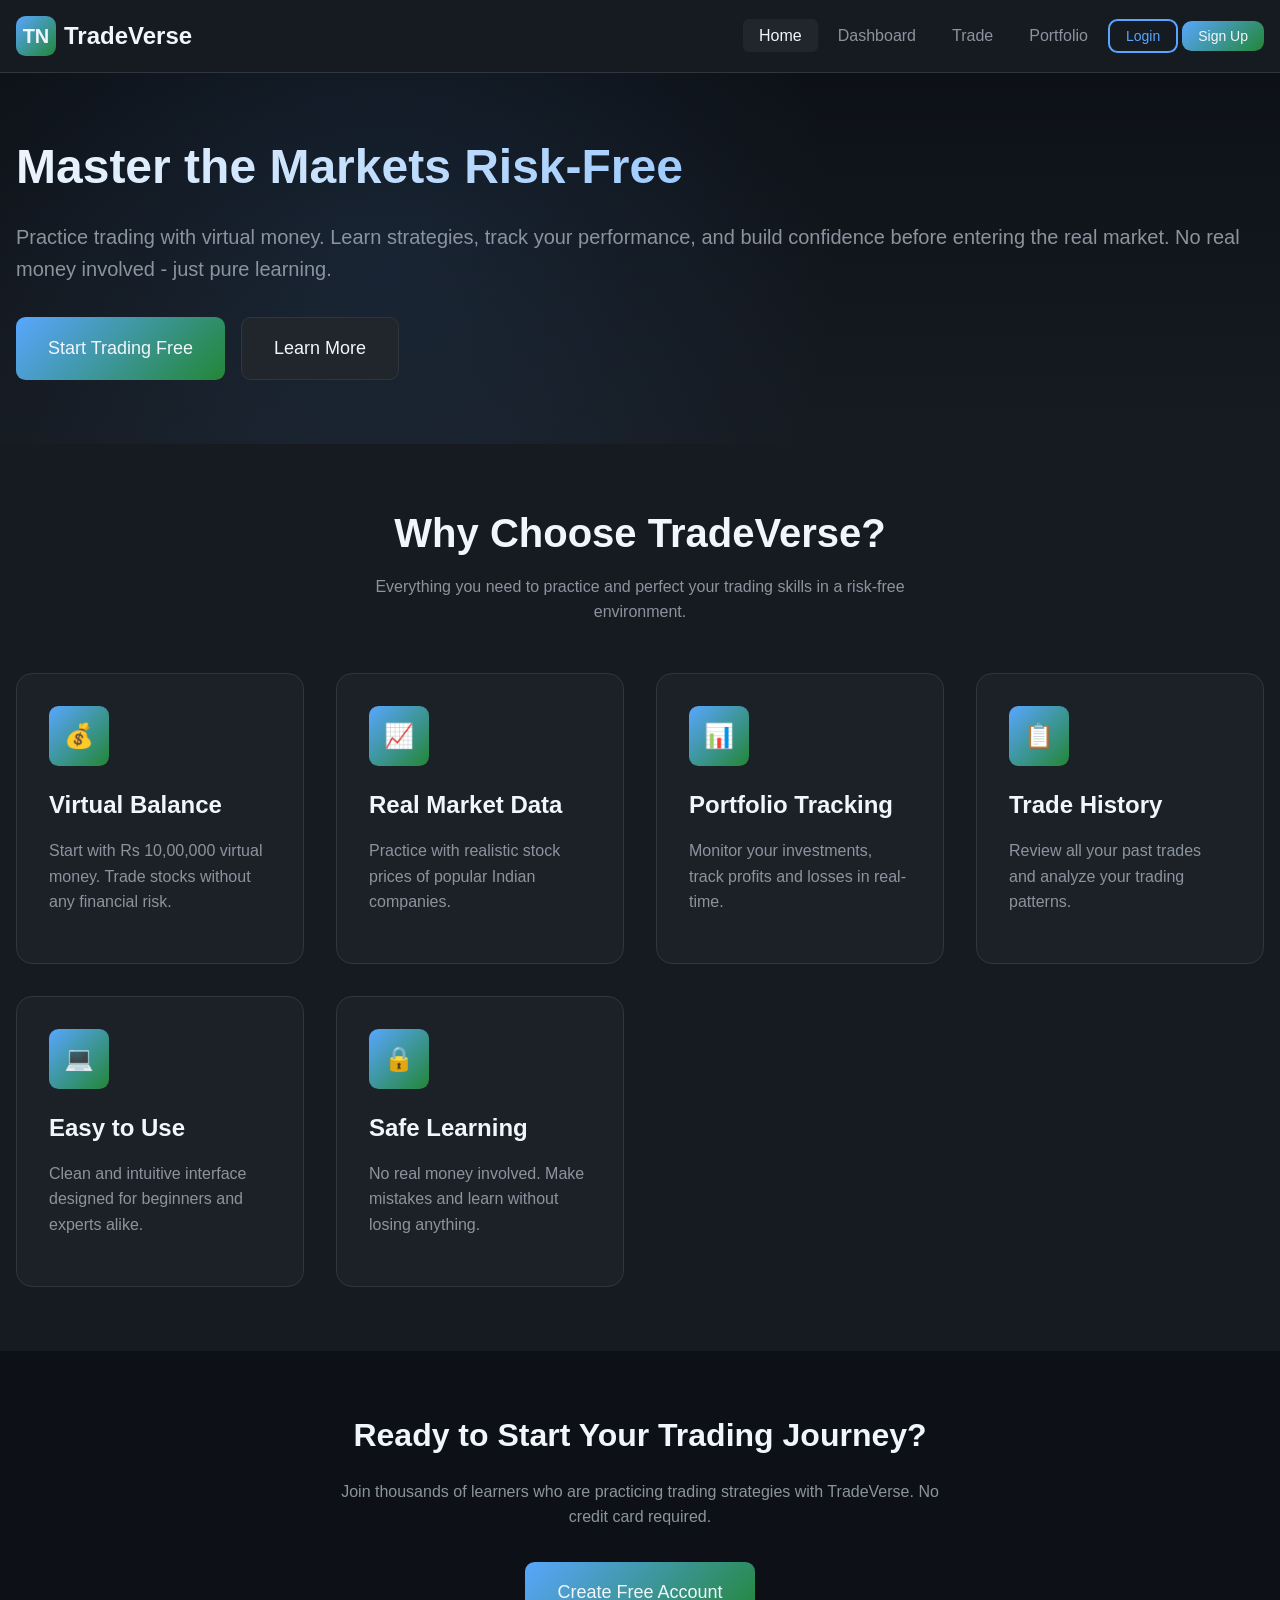
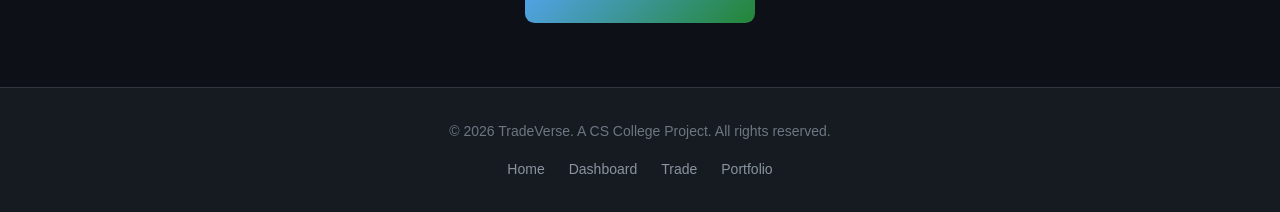
==== index.html @ b9f169a6 "Codes" ====
<!DOCTYPE html>
<html lang="en">
<head>
    <meta charset="UTF-8">
    <meta name="viewport" content="width=device-width, initial-scale=1.0, maximum-scale=5.0, user-scalable=yes">
    <meta name="description" content="TradeVerse - Virtual Paper Trading Platform. Practice trading risk-free with virtual money.">
    <meta name="theme-color" content="#0d1117">
    <title>TradeVerse - Virtual Paper Trading Platform</title>
    <link rel="stylesheet" href="style.css">
</head>
<body>
    <!-- Navigation Bar -->
    <nav class="navbar">
        <div class="container">
            <a href="index.html" class="navbar-brand">
                <div class="logo-icon">TN</div>
                <span>TradeVerse</span>
            </a>
            <button class="navbar-toggle" id="navbarToggle" aria-label="Toggle navigation">
                <span></span>
                <span></span>
                <span></span>
            </button>
            <ul class="navbar-nav" id="navbarNav">
                <li><a href="index.html" class="nav-link active">Home</a></li>
                <li><a href="pages/dashboard.html" class="nav-link">Dashboard</a></li>
                <li><a href="pages/trade.html" class="nav-link">Trade</a></li>
                <li><a href="pages/portfolio.html" class="nav-link">Portfolio</a></li>
                <li><a href="pages/login.html" class="btn btn-outline btn-sm">Login</a></li>
                <li><a href="pages/register.html" class="btn btn-primary btn-sm">Sign Up</a></li>
            </ul>
        </div>
    </nav>

    <!-- Hero Section -->
    <section class="hero">
        <div class="container">
            <div class="hero-content fade-in">
                <h1>Master the Markets Risk-Free</h1>
                <p>Practice trading with virtual money. Learn strategies, track your performance, and build confidence before entering the real market. No real money involved - just pure learning.</p>
                <div class="hero-buttons">
                    <a href="pages/register.html" class="btn btn-primary btn-lg">Start Trading Free</a>
                    <a href="#features" class="btn btn-secondary btn-lg">Learn More</a>
                </div>
            </div>
        </div>
    </section>

    <!-- Features Section -->
    <section class="features" id="features">
        <div class="container">
            <div class="section-header">
                <h2>Why Choose TradeVerse?</h2>
                <p>Everything you need to practice and perfect your trading skills in a risk-free environment.</p>
            </div>
            <div class="features-grid">
                <div class="feature-card">
                    <div class="feature-icon">&#128176;</div>
                    <h3>Virtual Balance</h3>
                    <p>Start with Rs 10,00,000 virtual money. Trade stocks without any financial risk.</p>
                </div>
                <div class="feature-card">
                    <div class="feature-icon">&#128200;</div>
                    <h3>Real Market Data</h3>
                    <p>Practice with realistic stock prices of popular Indian companies.</p>
                </div>
                <div class="feature-card">
                    <div class="feature-icon">&#128202;</div>
                    <h3>Portfolio Tracking</h3>
                    <p>Monitor your investments, track profits and losses in real-time.</p>
                </div>
                <div class="feature-card">
                    <div class="feature-icon">&#128203;</div>
                    <h3>Trade History</h3>
                    <p>Review all your past trades and analyze your trading patterns.</p>
                </div>
                <div class="feature-card">
                    <div class="feature-icon">&#128187;</div>
                    <h3>Easy to Use</h3>
                    <p>Clean and intuitive interface designed for beginners and experts alike.</p>
                </div>
                <div class="feature-card">
                    <div class="feature-icon">&#128274;</div>
                    <h3>Safe Learning</h3>
                    <p>No real money involved. Make mistakes and learn without losing anything.</p>
                </div>
            </div>
        </div>
    </section>

    <!-- CTA Section -->
    <section style="padding: var(--space-3xl) 0; background-color: var(--primary-bg);">
        <div class="container text-center">
            <h2>Ready to Start Your Trading Journey?</h2>
            <p style="max-width: min(600px, 90vw); margin: var(--space-md) auto var(--space-xl);">Join thousands of learners who are practicing trading strategies with TradeVerse. No credit card required.</p>
            <a href="pages/register.html" class="btn btn-primary btn-lg">Create Free Account</a>
        </div>
    </section>

    <!-- Footer -->
    <footer class="footer">
        <div class="container">
            <div class="footer-content">
                <div class="copyright">
                    &#169; 2026 TradeVerse. A CS College Project. All rights reserved.
                </div>
                <div class="footer-links">
                    <a href="index.html" class="footer-link">Home</a>
                    <a href="pages/dashboard.html" class="footer-link">Dashboard</a>
                    <a href="pages/trade.html" class="footer-link">Trade</a>
                    <a href="pages/portfolio.html" class="footer-link">Portfolio</a>
                </div>
            </div>
        </div>
    </footer>

    <script src="js/main.js"></script>
</body>
</html>
---- style.css ----
/* ============================================
   TradeVerse - Main Stylesheet
   A Modern Paper Trading Platform
   Fully Responsive Design
   ============================================ */

/* CSS Variables for Theme Colors */
:root {
    --primary-bg: #0d1117;
    --secondary-bg: #161b22;
    --tertiary-bg: #21262d;
    --card-bg: #1c2128;
    --accent-primary: #58a6ff;
    --accent-secondary: #238636;
    --accent-danger: #da3633;
    --accent-warning: #d29922;
    --accent-success: #3fb950;
    --text-primary: #f0f6fc;
    --text-secondary: #8b949e;
    --text-muted: #6e7681;
    --border-primary: #30363d;
    --border-secondary: #21262d;
    --gradient-start: #58a6ff;
    --gradient-end: #238636;
    --shadow-sm: 0 1px 2px rgba(0, 0, 0, 0.3);
    --shadow-md: 0 4px 6px rgba(0, 0, 0, 0.4);
    --shadow-lg: 0 10px 20px rgba(0, 0, 0, 0.5);
    --radius-sm: clamp(4px, 0.5vw, 6px);
    --radius-md: clamp(6px, 0.75vw, 10px);
    --radius-lg: clamp(10px, 1.25vw, 16px);
    --radius-xl: clamp(14px, 1.75vw, 24px);
    --transition-fast: 0.2s ease;
    --transition-normal: 0.3s ease;

    /* Spacing system based on 8px */
    --space-xs: 0.25rem;
    --space-sm: 0.5rem;
    --space-md: 1rem;
    --space-lg: 1.5rem;
    --space-xl: 2rem;
    --space-2xl: 3rem;
    --space-3xl: 4rem;
}

/* Reset and Base */
*, *::before, *::after {
    margin: 0;
    padding: 0;
    box-sizing: border-box;
}

html {
    scroll-behavior: smooth;
    font-size: clamp(14px, 2vw, 16px);
    -webkit-text-size-adjust: 100%;
    overflow-x: hidden;
}

body {
    font-family: 'Segoe UI', -apple-system, BlinkMacSystemFont, Tahoma, Geneva, Verdana, sans-serif;
    background-color: var(--primary-bg);
    color: var(--text-primary);
    line-height: 1.6;
    min-height: 100vh;
    overflow-x: hidden;
    width: 100%;
}

/* Typography with fluid scaling */
h1, h2, h3, h4, h5, h6 {
    font-weight: 600;
    line-height: 1.25;
    margin-bottom: 0.75em;
    word-wrap: break-word;
    overflow-wrap: break-word;
}

h1 { font-size: clamp(1.75rem, 5vw, 2.5rem); }
h2 { font-size: clamp(1.5rem, 4vw, 2rem); }
h3 { font-size: clamp(1.25rem, 3vw, 1.5rem); }
h4 { font-size: clamp(1.125rem, 2.5vw, 1.25rem); }

p {
    margin-bottom: 1rem;
    color: var(--text-secondary);
    font-size: clamp(0.875rem, 2vw, 1rem);
}

a {
    color: var(--accent-primary);
    text-decoration: none;
    transition: color var(--transition-fast);
}

a:hover {
    color: var(--text-primary);
}

img, video, canvas {
    max-width: 100%;
    height: auto;
    display: block;
}

/* Container */
.container {
    width: 100%;
    max-width: 1400px;
    margin: 0 auto;
    padding: 0 var(--space-md);
    overflow-x: hidden;
}

/* ============================================
   Navigation
   ============================================ */
.navbar {
    background-color: var(--secondary-bg);
    border-bottom: 1px solid var(--border-primary);
    padding: var(--space-md) 0;
    position: sticky;
    top: 0;
    z-index: 1000;
    width: 100%;
}

.navbar .container {
    display: flex;
    justify-content: space-between;
    align-items: center;
    flex-wrap: wrap;
    gap: var(--space-md);
}

.navbar-brand {
    display: flex;
    align-items: center;
    gap: var(--space-sm);
    font-size: clamp(1.25rem, 3vw, 1.5rem);
    font-weight: 700;
    color: var(--text-primary);
    flex-shrink: 0;
}

.navbar-brand .logo-icon {
    width: clamp(32px, 5vw, 40px);
    height: clamp(32px, 5vw, 40px);
    background: linear-gradient(135deg, var(--gradient-start), var(--gradient-end));
    border-radius: var(--radius-md);
    display: flex;
    align-items: center;
    justify-content: center;
    font-size: clamp(1rem, 2vw, 1.25rem);
}

.navbar-nav {
    display: flex;
    align-items: center;
    gap: var(--space-xs);
    list-style: none;
    flex-wrap: wrap;
}

.nav-link {
    padding: var(--space-sm) var(--space-md);
    border-radius: var(--radius-sm);
    color: var(--text-secondary);
    font-weight: 500;
    transition: all var(--transition-fast);
    text-decoration: none;
    white-space: nowrap;
    font-size: clamp(0.875rem, 2vw, 1rem);
}

.nav-link:hover,
.nav-link.active {
    color: var(--text-primary);
    background-color: var(--tertiary-bg);
}

/* Mobile menu toggle */
.navbar-toggle {
    display: none;
    flex-direction: column;
    gap: 4px;
    cursor: pointer;
    padding: var(--space-sm);
    background: transparent;
    border: none;
}

.navbar-toggle span {
    width: 24px;
    height: 3px;
    background-color: var(--text-primary);
    border-radius: 2px;
    transition: all var(--transition-fast);
}

/* ============================================
   Buttons
   ============================================ */
.btn {
    display: inline-flex;
    align-items: center;
    justify-content: center;
    gap: var(--space-sm);
    padding: var(--space-sm) var(--space-lg);
    font-size: clamp(0.875rem, 2vw, 1rem);
    font-weight: 500;
    border: none;
    border-radius: var(--radius-md);
    cursor: pointer;
    transition: all var(--transition-fast);
    text-decoration: none;
    white-space: nowrap;
    min-width: auto;
}

.btn-primary {
    background: linear-gradient(135deg, var(--gradient-start), var(--gradient-end));
    color: var(--text-primary);
}

.btn-primary:hover {
    transform: translateY(-2px);
    box-shadow: var(--shadow-md);
}

.btn-secondary {
    background-color: var(--tertiary-bg);
    color: var(--text-primary);
    border: 1px solid var(--border-primary);
}

.btn-secondary:hover {
    background-color: var(--border-primary);
}

.btn-success {
    background-color: var(--accent-success);
    color: var(--text-primary);
}

.btn-danger {
    background-color: var(--accent-danger);
    color: var(--text-primary);
}

.btn-outline {
    background: transparent;
    border: 2px solid var(--accent-primary);
    color: var(--accent-primary);
}

.btn-outline:hover {
    background-color: var(--accent-primary);
    color: var(--primary-bg);
}

.btn-sm {
    padding: var(--space-xs) var(--space-md);
    font-size: clamp(0.75rem, 1.5vw, 0.875rem);
}

.btn-lg {
    padding: var(--space-md) var(--space-xl);
    font-size: clamp(1rem, 2vw, 1.125rem);
}

.btn-block {
    width: 100%;
}

/* ============================================
   Hero Section
   ============================================ */
.hero {
    padding: var(--space-3xl) 0;
    background: linear-gradient(180deg, var(--primary-bg) 0%, var(--secondary-bg) 100%);
    position: relative;
    overflow: hidden;
    min-height: auto;
}

.hero::before {
    content: '';
    position: absolute;
    top: 0;
    left: 0;
    right: 0;
    bottom: 0;
    background: radial-gradient(circle at 30% 50%, rgba(88, 166, 255, 0.1) 0%, transparent 50%);
    pointer-events: none;
}

.hero .container {
    display: grid;
    grid-template-columns: minmax(0, 1fr);
    gap: var(--space-2xl);
    align-items: center;
    position: relative;
    z-index: 1;
}

.hero-content h1 {
    font-size: clamp(2rem, 6vw, 3rem);
    margin-bottom: var(--space-lg);
    background: linear-gradient(135deg, var(--text-primary), var(--accent-primary));
    -webkit-background-clip: text;
    -webkit-text-fill-color: transparent;
    background-clip: text;
}

.hero-content p {
    font-size: clamp(1rem, 2.5vw, 1.25rem);
    margin-bottom: var(--space-xl);
}

.hero-buttons {
    display: flex;
    flex-wrap: wrap;
    gap: var(--space-md);
}

.hero-illustration {
    display: flex;
    justify-content: center;
    align-items: center;
    order: -1;
}

.illustration-container {
    width: 100%;
    max-width: min(450px, 90vw);
    aspect-ratio: 1;
    background: linear-gradient(135deg, var(--secondary-bg), var(--tertiary-bg));
    border-radius: var(--radius-xl);
    display: flex;
    align-items: center;
    justify-content: center;
    padding: clamp(1rem, 3vw, 2rem);
}

.chart-animation {
    width: 100%;
    display: flex;
    flex-direction: column;
    gap: clamp(0.5rem, 1.5vw, 0.75rem);
}

.chart-bar {
    height: clamp(16px, 3vw, 24px);
    background: linear-gradient(90deg, var(--accent-success), var(--accent-primary));
    border-radius: var(--radius-sm);
    animation: chartGrow 2s ease-in-out infinite;
}

.chart-bar:nth-child(2) { animation-delay: 0.2s; }
.chart-bar:nth-child(3) { animation-delay: 0.4s; }
.chart-bar:nth-child(4) { animation-delay: 0.6s; }
.chart-bar:nth-child(5) { animation-delay: 0.8s; }

@keyframes chartGrow {
    0%, 100% { width: 30%; }
    50% { width: 85%; }
}

/* ============================================
   Features Section
   ============================================ */
.features {
    padding: var(--space-3xl) 0;
    background-color: var(--secondary-bg);
}

.section-header {
    text-align: center;
    margin-bottom: var(--space-2xl);
    padding: 0 var(--space-md);
}

.section-header h2 {
    font-size: clamp(1.75rem, 4vw, 2.5rem);
    margin-bottom: var(--space-md);
}

.section-header p {
    max-width: min(600px, 90vw);
    margin: 0 auto;
}

.features-grid {
    display: grid;
    grid-template-columns: repeat(auto-fit, minmax(min(280px, 100%), 1fr));
    gap: clamp(1rem, 3vw, 2rem);
}

.feature-card {
    background-color: var(--card-bg);
    border-radius: var(--radius-lg);
    padding: clamp(1.25rem, 3vw, 2rem);
    border: 1px solid var(--border-primary);
    transition: all var(--transition-normal);
}

.feature-card:hover {
    transform: translateY(-5px);
    border-color: var(--accent-primary);
    box-shadow: 0 10px 30px rgba(88, 166, 255, 0.1);
}

.feature-icon {
    width: clamp(48px, 8vw, 60px);
    height: clamp(48px, 8vw, 60px);
    background: linear-gradient(135deg, var(--gradient-start), var(--gradient-end));
    border-radius: var(--radius-md);
    display: flex;
    align-items: center;
    justify-content: center;
    font-size: clamp(1.25rem, 3vw, 1.5rem);
    margin-bottom: var(--space-lg);
}

/* ============================================
   Cards
   ============================================ */
.card {
    background-color: var(--card-bg);
    border-radius: var(--radius-lg);
    padding: clamp(1rem, 2vw, 1.5rem);
    border: 1px solid var(--border-primary);
    width: 100%;
    overflow: hidden;
}

.card-header {
    display: flex;
    justify-content: space-between;
    align-items: center;
    flex-wrap: wrap;
    gap: var(--space-sm);
    margin-bottom: var(--space-md);
    padding-bottom: var(--space-md);
    border-bottom: 1px solid var(--border-primary);
}

.card-title {
    font-size: clamp(1rem, 2vw, 1.125rem);
    font-weight: 600;
    margin: 0;
}

/* ============================================
   Balance Cards
   ============================================ */
.balance-grid {
    display: grid;
    grid-template-columns: repeat(auto-fit, minmax(min(200px, 100%), 1fr));
    gap: clamp(1rem, 2vw, 1.5rem);
    margin-bottom: var(--space-xl);
}

.balance-card {
    background: linear-gradient(135deg, var(--secondary-bg), var(--tertiary-bg));
    border-radius: var(--radius-lg);
    padding: clamp(1rem, 2vw, 1.5rem);
    border: 1px solid var(--border-primary);
    position: relative;
    overflow: hidden;
    word-wrap: break-word;
}

.balance-card::before {
    content: '';
    position: absolute;
    top: 0;
    right: 0;
    width: 100px;
    height: 100px;
    background: radial-gradient(circle, rgba(88, 166, 255, 0.1) 0%, transparent 70%);
    pointer-events: none;
}

.balance-label {
    font-size: clamp(0.75rem, 1.5vw, 0.875rem);
    color: var(--text-secondary);
    margin-bottom: var(--space-sm);
    display: flex;
    align-items: center;
    gap: var(--space-sm);
}

.balance-value {
    font-size: clamp(1.25rem, 3vw, 1.75rem);
    font-weight: 700;
    margin-bottom: var(--space-sm);
    word-wrap: break-word;
}

.balance-change {
    font-size: clamp(0.75rem, 1.5vw, 0.875rem);
    font-weight: 500;
}

.balance-change.positive { color: var(--accent-success); }
.balance-change.negative { color: var(--accent-danger); }

/* ============================================
   Auth Forms
   ============================================ */
.auth-container {
    min-height: calc(100vh - 80px);
    display: flex;
    align-items: center;
    justify-content: center;
    padding: var(--space-xl) var(--space-md);
}

.auth-card {
    width: 100%;
    max-width: min(420px, 95vw);
    background-color: var(--card-bg);
    border-radius: var(--radius-lg);
    padding: clamp(1.5rem, 3vw, 2.5rem);
    border: 1px solid var(--border-primary);
}

.auth-header {
    text-align: center;
    margin-bottom: var(--space-xl);
}

.auth-header h1 {
    font-size: clamp(1.5rem, 3vw, 1.75rem);
    margin-bottom: var(--space-sm);
}

.auth-header p {
    margin-bottom: 0;
}

.form-group {
    margin-bottom: var(--space-lg);
}

.form-label {
    display: block;
    margin-bottom: var(--space-sm);
    font-weight: 500;
    color: var(--text-primary);
    font-size: clamp(0.875rem, 1.5vw, 1rem);
}

.form-input {
    width: 100%;
    padding: clamp(0.75rem, 2vw, 0.875rem) var(--space-md);
    background-color: var(--tertiary-bg);
    border: 1px solid var(--border-primary);
    border-radius: var(--radius-md);
    color: var(--text-primary);
    font-size: clamp(0.875rem, 2vw, 1rem);
    transition: all var(--transition-fast);
}

.form-input:focus {
    outline: none;
    border-color: var(--accent-primary);
    box-shadow: 0 0 0 3px rgba(88, 166, 255, 0.2);
}

.form-input::placeholder {
    color: var(--text-muted);
}

.form-select {
    width: 100%;
    padding: clamp(0.75rem, 2vw, 0.875rem) var(--space-md);
    background-color: var(--tertiary-bg);
    border: 1px solid var(--border-primary);
    border-radius: var(--radius-md);
    color: var(--text-primary);
    font-size: clamp(0.875rem, 2vw, 1rem);
    cursor: pointer;
    appearance: none;
    background-image: url("data:image/svg+xml,%3Csvg xmlns='http://www.w3.org/2000/svg' width='24' height='24' viewBox='0 0 24 24' fill='none' stroke='%238b949e' stroke-width='2'%3E%3Cpolyline points='6 9 12 15 18 9'/%3E%3C/svg%3E");
    background-repeat: no-repeat;
    background-position: right 0.75rem center;
    background-size: 1rem;
    padding-right: 2.5rem;
}

.form-select:focus {
    outline: none;
    border-color: var(--accent-primary);
}

.form-error {
    color: var(--accent-danger);
    font-size: clamp(0.75rem, 1.5vw, 0.875rem);
    margin-top: var(--space-sm);
}

.auth-footer {
    text-align: center;
    margin-top: var(--space-lg);
    color: var(--text-secondary);
    font-size: clamp(0.875rem, 1.5vw, 1rem);
}

/* ============================================
   Dashboard Layout
   ============================================ */
.dashboard-layout {
    padding: var(--space-xl) 0;
    min-height: calc(100vh - 200px);
}

.dashboard-grid {
    display: grid;
    grid-template-columns: minmax(0, 1fr);
    gap: var(--space-xl);
}

/* ============================================
   Chart Section
   ============================================ */
.chart-container {
    background-color: var(--card-bg);
    border-radius: var(--radius-lg);
    padding: clamp(1rem, 2vw, 1.5rem);
    border: 1px solid var(--border-primary);
    width: 100%;
    overflow: hidden;
}

.chart-header {
    display: flex;
    justify-content: space-between;
    align-items: flex-start;
    flex-wrap: wrap;
    gap: var(--space-md);
    margin-bottom: var(--space-lg);
}

.chart-title {
    font-size: clamp(1rem, 2vw, 1.25rem);
    font-weight: 600;
}

.chart-tabs {
    display: flex;
    flex-wrap: wrap;
    gap: var(--space-xs);
}

.chart-tab {
    padding: clamp(0.375rem, 1vw, 0.5rem) clamp(0.5rem, 1.5vw, 1rem);
    background-color: var(--tertiary-bg);
    border: 1px solid var(--border-primary);
    border-radius: var(--radius-sm);
    color: var(--text-secondary);
    cursor: pointer;
    transition: all var(--transition-fast);
    font-size: clamp(0.75rem, 1.5vw, 0.875rem);
    white-space: nowrap;
}

.chart-tab:hover,
.chart-tab.active {
    background-color: var(--accent-primary);
    color: var(--text-primary);
    border-color: var(--accent-primary);
}

/* ============================================
   Trade Section
   ============================================ */
.trade-grid {
    display: grid;
    grid-template-columns: minmax(0, 1fr);
    gap: var(--space-xl);
}

.trade-form {
    background-color: var(--card-bg);
    border-radius: var(--radius-lg);
    padding: clamp(1rem, 2vw, 1.5rem);
    border: 1px solid var(--border-primary);
}

.trade-form-header {
    display: flex;
    flex-wrap: wrap;
    gap: var(--space-md);
    margin-bottom: var(--space-lg);
}

.trade-type-btn {
    flex: 1 1 calc(50% - var(--space-md));
    min-width: 100px;
    padding: var(--space-md);
    background-color: var(--tertiary-bg);
    border: 1px solid var(--border-primary);
    border-radius: var(--radius-md);
    color: var(--text-secondary);
    cursor: pointer;
    transition: all var(--transition-fast);
    font-weight: 500;
    font-size: clamp(0.875rem, 2vw, 1rem);
}

.trade-type-btn.buy.active {
    background-color: var(--accent-success);
    color: var(--text-primary);
    border-color: var(--accent-success);
}

.trade-type-btn.sell.active {
    background-color: var(--accent-danger);
    color: var(--text-primary);
    border-color: var(--accent-danger);
}

.stock-info {
    background-color: var(--tertiary-bg);
    border-radius: var(--radius-md);
    padding: var(--space-md);
    margin-bottom: var(--space-lg);
}

.stock-name {
    font-weight: 600;
    font-size: clamp(1rem, 2vw, 1.125rem);
}

.stock-price {
    font-size: clamp(1.25rem, 3vw, 1.5rem);
    font-weight: 700;
    margin-top: var(--space-sm);
}

.stock-change {
    font-size: clamp(0.75rem, 1.5vw, 0.875rem);
}

.trade-summary {
    background-color: var(--tertiary-bg);
    border-radius: var(--radius-md);
    padding: var(--space-md);
    margin-top: var(--space-lg);
}

.trade-summary-row {
    display: flex;
    justify-content: space-between;
    margin-bottom: var(--space-sm);
    font-size: clamp(0.875rem, 1.5vw, 0.95rem);
    gap: var(--space-sm);
}

.trade-summary-row:last-child {
    margin-bottom: 0;
    padding-top: var(--space-md);
    border-top: 1px solid var(--border-primary);
    font-weight: 600;
}

/* ============================================
   Stock List
   ============================================ */
.stock-list {
    background-color: var(--card-bg);
    border-radius: var(--radius-lg);
    padding: clamp(1rem, 2vw, 1.5rem);
    border: 1px solid var(--border-primary);
    max-height: 500px;
    overflow-y: auto;
}

.stock-item {
    display: flex;
    justify-content: space-between;
    align-items: center;
    padding: var(--space-md);
    background-color: var(--tertiary-bg);
    border-radius: var(--radius-md);
    margin-bottom: var(--space-sm);
    cursor: pointer;
    transition: all var(--transition-fast);
    border: 1px solid transparent;
    gap: var(--space-sm);
}

.stock-item:hover,
.stock-item.selected {
    border-color: var(--accent-primary);
}

.stock-item:last-child {
    margin-bottom: 0;
}

.stock-details h4 {
    font-size: clamp(0.875rem, 2vw, 1rem);
    margin-bottom: var(--space-xs);
}

.stock-details span {
    font-size: clamp(0.625rem, 1.25vw, 0.75rem);
    color: var(--text-muted);
}

.stock-price-info {
    text-align: right;
    flex-shrink: 0;
}

.stock-price-info .price {
    font-weight: 600;
    font-size: clamp(0.875rem, 2vw, 1rem);
}

.stock-price-info .change {
    font-size: clamp(0.625rem, 1.25vw, 0.75rem);
}

/* ============================================
   Portfolio & Tables
   ============================================ */
.portfolio-summary {
    display: grid;
    grid-template-columns: repeat(auto-fit, minmax(min(150px, 100%), 1fr));
    gap: clamp(0.75rem, 2vw, 1rem);
    margin-bottom: var(--space-xl);
}

.summary-item {
    background-color: var(--card-bg);
    border-radius: var(--radius-lg);
    padding: clamp(1rem, 2vw, 1.5rem);
    border: 1px solid var(--border-primary);
    text-align: center;
}

.summary-label {
    font-size: clamp(0.75rem, 1.5vw, 0.875rem);
    color: var(--text-secondary);
    margin-bottom: var(--space-sm);
}

.summary-value {
    font-size: clamp(1.25rem, 2.5vw, 1.5rem);
    font-weight: 700;
    word-wrap: break-word;
}

.table-container {
    background-color: var(--card-bg);
    border-radius: var(--radius-lg);
    padding: clamp(0.75rem, 2vw, 1.5rem);
    border: 1px solid var(--border-primary);
    overflow-x: auto;
    -webkit-overflow-scrolling: touch;
    width: 100%;
}

.table-container::-webkit-scrollbar {
    height: 8px;
}

.table-container::-webkit-scrollbar-track {
    background: var(--secondary-bg);
    border-radius: 4px;
}

.table-container::-webkit-scrollbar-thumb {
    background: var(--border-primary);
    border-radius: 4px;
}

.data-table {
    width: 100%;
    min-width: 600px;
    border-collapse: collapse;
}

.data-table th,
.data-table td {
    padding: clamp(0.5rem, 1.5vw, 1rem);
    text-align: left;
    border-bottom: 1px solid var(--border-primary);
    white-space: nowrap;
    font-size: clamp(0.75rem, 1.5vw, 0.875rem);
}

.data-table th {
    font-weight: 600;
    color: var(--text-secondary);
    font-size: clamp(0.7rem, 1.25vw, 0.875rem);
    text-transform: uppercase;
}

.data-table tbody tr {
    transition: background-color var(--transition-fast);
}

.data-table tbody tr:hover {
    background-color: var(--tertiary-bg);
}

.data-table tbody tr:last-child td {
    border-bottom: none;
}

.profit { color: var(--accent-success); }
.loss { color: var(--accent-danger); }

/* ============================================
   Profile Page
   ============================================ */
.profile-header {
    display: flex;
    flex-direction: column;
    align-items: center;
    gap: var(--space-lg);
    margin-bottom: var(--space-xl);
    padding: clamp(1.5rem, 3vw, 2rem);
    background-color: var(--card-bg);
    border-radius: var(--radius-lg);
    border: 1px solid var(--border-primary);
    text-align: center;
}

.profile-avatar {
    width: clamp(70px, 15vw, 100px);
    height: clamp(70px, 15vw, 100px);
    background: linear-gradient(135deg, var(--gradient-start), var(--gradient-end));
    border-radius: 50%;
    display: flex;
    align-items: center;
    justify-content: center;
    font-size: clamp(1.75rem, 4vw, 2.5rem);
    font-weight: 700;
    flex-shrink: 0;
}

.profile-info h2 {
    margin-bottom: var(--space-xs);
    font-size: clamp(1.25rem, 3vw, 1.5rem);
}

.profile-info p {
    color: var(--text-secondary);
    margin-bottom: var(--space-xs);
    font-size: clamp(0.875rem, 1.5vw, 1rem);
}

.profile-stats {
    display: flex;
    flex-wrap: wrap;
    justify-content: center;
    gap: clamp(1rem, 3vw, 2rem);
    margin-top: var(--space-md);
    width: 100%;
}

.profile-stat {
    text-align: center;
    flex: 1 1 auto;
    min-width: 80px;
}

.profile-stat .value {
    font-size: clamp(1.25rem, 3vw, 1.5rem);
    font-weight: 700;
}

.profile-stat .label {
    font-size: clamp(0.625rem, 1.25vw, 0.75rem);
    color: var(--text-secondary);
}

.profile-section {
    background-color: var(--card-bg);
    border-radius: var(--radius-lg);
    padding: clamp(1rem, 2vw, 1.5rem);
    border: 1px solid var(--border-primary);
    margin-bottom: var(--space-lg);
}

.profile-section h3 {
    margin-bottom: var(--space-md);
    padding-bottom: var(--space-md);
    border-bottom: 1px solid var(--border-primary);
    font-size: clamp(1rem, 2vw, 1.125rem);
}

/* ============================================
   Alerts
   ============================================ */
.alert {
    padding: clamp(0.75rem, 2vw, 1rem) clamp(1rem, 2vw, 1.25rem);
    border-radius: var(--radius-md);
    margin-bottom: var(--space-md);
    display: flex;
    align-items: center;
    gap: var(--space-sm);
    flex-wrap: wrap;
    font-size: clamp(0.875rem, 1.5vw, 1rem);
}

.alert-success {
    background-color: rgba(63, 185, 80, 0.15);
    border: 1px solid var(--accent-success);
    color: var(--accent-success);
}

.alert-danger {
    background-color: rgba(218, 54, 51, 0.15);
    border: 1px solid var(--accent-danger);
    color: var(--accent-danger);
}

.alert-warning {
    background-color: rgba(210, 153, 34, 0.15);
    border: 1px solid var(--accent-warning);
    color: var(--accent-warning);
}

/* ============================================
   Footer
   ============================================ */
.footer {
    background-color: var(--secondary-bg);
    border-top: 1px solid var(--border-primary);
    padding: var(--space-xl) 0;
    margin-top: auto;
    width: 100%;
}

.footer-content {
    display: flex;
    flex-direction: column;
    align-items: center;
    gap: var(--space-md);
    text-align: center;
}

.footer-links {
    display: flex;
    flex-wrap: wrap;
    justify-content: center;
    gap: clamp(0.75rem, 2vw, 1.5rem);
}

.footer-link {
    color: var(--text-secondary);
    font-size: clamp(0.75rem, 1.5vw, 0.875rem);
}

.footer-link:hover {
    color: var(--text-primary);
}

.copyright {
    color: var(--text-muted);
    font-size: clamp(0.75rem, 1.5vw, 0.875rem);
}

/* ============================================
   Empty State
   ============================================ */
.empty-state {
    text-align: center;
    padding: var(--space-2xl) var(--space-md);
    color: var(--text-secondary);
}

.empty-state-icon {
    font-size: clamp(2rem, 5vw, 3rem);
    margin-bottom: var(--space-md);
    opacity: 0.5;
}

.empty-state h3 {
    margin-bottom: var(--space-sm);
    font-size: clamp(1rem, 2vw, 1.25rem);
}

.empty-state p {
    max-width: min(400px, 90vw);
    margin: 0 auto;
    font-size: clamp(0.875rem, 1.5vw, 1rem);
}

/* ============================================
   Badge
   ============================================ */
.badge {
    display: inline-flex;
    align-items: center;
    justify-content: center;
    padding: var(--space-xs) var(--space-sm);
    font-size: clamp(0.625rem, 1.25vw, 0.75rem);
    font-weight: 600;
    background-color: var(--accent-primary);
    color: var(--text-primary);
    border-radius: var(--radius-sm);
    white-space: nowrap;
}

.badge-success { background-color: var(--accent-success); }
.badge-danger { background-color: var(--accent-danger); }

/* ============================================
   Live Ticker
   ============================================ */
.live-ticker {
    background: linear-gradient(135deg, var(--secondary-bg), var(--tertiary-bg));
    border-radius: var(--radius-lg);
    padding: clamp(0.5rem, 1.5vw, 0.75rem) clamp(0.75rem, 2vw, 1rem);
    margin-bottom: var(--space-xl);
    display: flex;
    align-items: center;
    gap: var(--space-md);
    overflow-x: auto;
    border: 1px solid var(--border-primary);
    -webkit-overflow-scrolling: touch;
    scrollbar-width: none;
    -ms-overflow-style: none;
}

.live-ticker::-webkit-scrollbar {
    display: none;
}

#marketTicker {
    display: flex;
    gap: clamp(0.75rem, 2vw, 1.5rem);
    overflow-x: auto;
    white-space: nowrap;
}

/* ============================================
   Animations
   ============================================ */
@keyframes fadeIn {
    from { opacity: 0; transform: translateY(20px); }
    to { opacity: 1; transform: translateY(0); }
}

@keyframes pulse {
    0%, 100% { opacity: 1; transform: scale(1); }
    50% { opacity: 0.5; transform: scale(1.2); }
}

.fade-in {
    animation: fadeIn 0.4s ease;
}

.live-indicator {
    animation: pulse 1.5s ease-in-out infinite;
}

/* ============================================
   Utility Classes
   ============================================ */
.text-center { text-align: center; }
.hidden { display: none !important; }
.mt-1 { margin-top: var(--space-sm); }
.mt-2 { margin-top: var(--space-md); }
.mt-3 { margin-top: var(--space-lg); }
.mb-1 { margin-bottom: var(--space-sm); }
.mb-2 { margin-bottom: var(--space-md); }
.mb-3 { margin-bottom: var(--space-lg); }
.gap-1 { gap: var(--space-sm); }
.gap-2 { gap: var(--space-md); }

/* ============================================
   Media Queries - Desktop Large (1440px+)
   ============================================ */
@media (min-width: 1440px) {
    .container {
        max-width: 1400px;
    }

    .hero .container {
        grid-template-columns: 1fr 1fr;
    }

    .trade-grid {
        grid-template-columns: 1fr 1fr;
    }
}

/* ============================================
   Media Queries - Ultrawide (1920px+)
   ============================================ */
@media (min-width: 1920px) {
    html {
        font-size: 18px;
    }

    .container {
        max-width: 1600px;
    }
}

/* ============================================
   Media Queries - Tablet Landscape (1024px)
   ============================================ */
@media (max-width: 1024px) {
    .hero .container {
        grid-template-columns: 1fr;
        text-align: center;
    }

    .hero-buttons {
        justify-content: center;
    }

    .hero-illustration {
        order: -1;
    }

    .trade-grid {
        grid-template-columns: 1fr;
    }

    .dashboard-grid {
        grid-template-columns: 1fr;
    }
}

/* ============================================
   Media Queries - Tablet Portrait (768px)
   ============================================ */
@media (max-width: 768px) {
    /* Navigation Mobile Menu */
    .navbar-nav {
        position: fixed;
        top: 70px;
        left: 0;
        right: 0;
        background-color: var(--secondary-bg);
        flex-direction: column;
        width: 100%;
        padding: var(--space-md);
        border-bottom: 1px solid var(--border-primary);
        max-height: calc(100vh - 70px);
        overflow-y: auto;
        transform: translateY(-100%);
        opacity: 0;
        visibility: hidden;
        transition: all var(--transition-normal);
        gap: var(--space-sm);
    }

    .navbar-nav.active {
        transform: translateY(0);
        opacity: 1;
        visibility: visible;
    }

    .navbar-toggle {
        display: flex;
    }

    .nav-link {
        width: 100%;
        text-align: center;
        padding: var(--space-md);
    }

    /* Chart header responsive */
    .chart-header {
        flex-direction: column;
        align-items: flex-start;
    }

    /* Profile responsive */
    .profile-header {
        flex-direction: column;
        text-align: center;
    }

    .profile-stats {
        justify-content: center;
    }
}

/* ============================================
   Media Queries - Mobile Large (480px)
   ============================================ */
@media (max-width: 480px) {
    .container {
        padding: 0 var(--space-sm);
    }

    .hero-buttons {
        flex-direction: column;
        width: 100%;
    }

    .hero-buttons .btn {
        width: 100%;
    }

    .auth-card {
        padding: var(--space-md);
        margin: var(--space-md);
    }

    .trade-form-header {
        flex-direction: column;
    }

    .trade-type-btn {
        flex: 1 1 100%;
    }
}

/* ============================================
   Media Queries - Mobile Small (375px)
   ============================================ */
@media (max-width: 375px) {
    html {
        font-size: 13px;
    }

    .navbar-brand span {
        display: none;
    }

    .balance-grid {
        grid-template-columns: 1fr;
    }

    .portfolio-summary {
        grid-template-columns: 1fr 1fr;
    }

    .features-grid {
        grid-template-columns: 1fr;
    }

    .chart-tabs {
        width: 100%;
    }

    .chart-tab {
        flex: 1;
        text-align: center;
    }
}

/* ============================================
   Media Queries - Mobile Extra Small (320px)
   ============================================ */
@media (max-width: 320px) {
    html {
        font-size: 12px;
    }

    .container {
        padding: 0 var(--space-xs);
    }

    .portfolio-summary {
        grid-template-columns: 1fr;
    }

    .profile-stats {
        flex-direction: column;
        align-items: center;
    }
}

/* ============================================
   Print Styles
   ============================================ */
@media print {
    .navbar,
    .footer,
    .live-ticker,
    .btn {
        display: none !important;
    }

    body {
        background: white;
        color: black;
    }

    .card {
        border: 1px solid #ccc;
    }
}

/* ============================================
   Reduced Motion
   ============================================ */
@media (prefers-reduced-motion: reduce) {
    *,
    *::before,
    *::after {
        animation-duration: 0.01ms !important;
        animation-iteration-count: 1 !important;
        transition-duration: 0.01ms !important;
    }
}
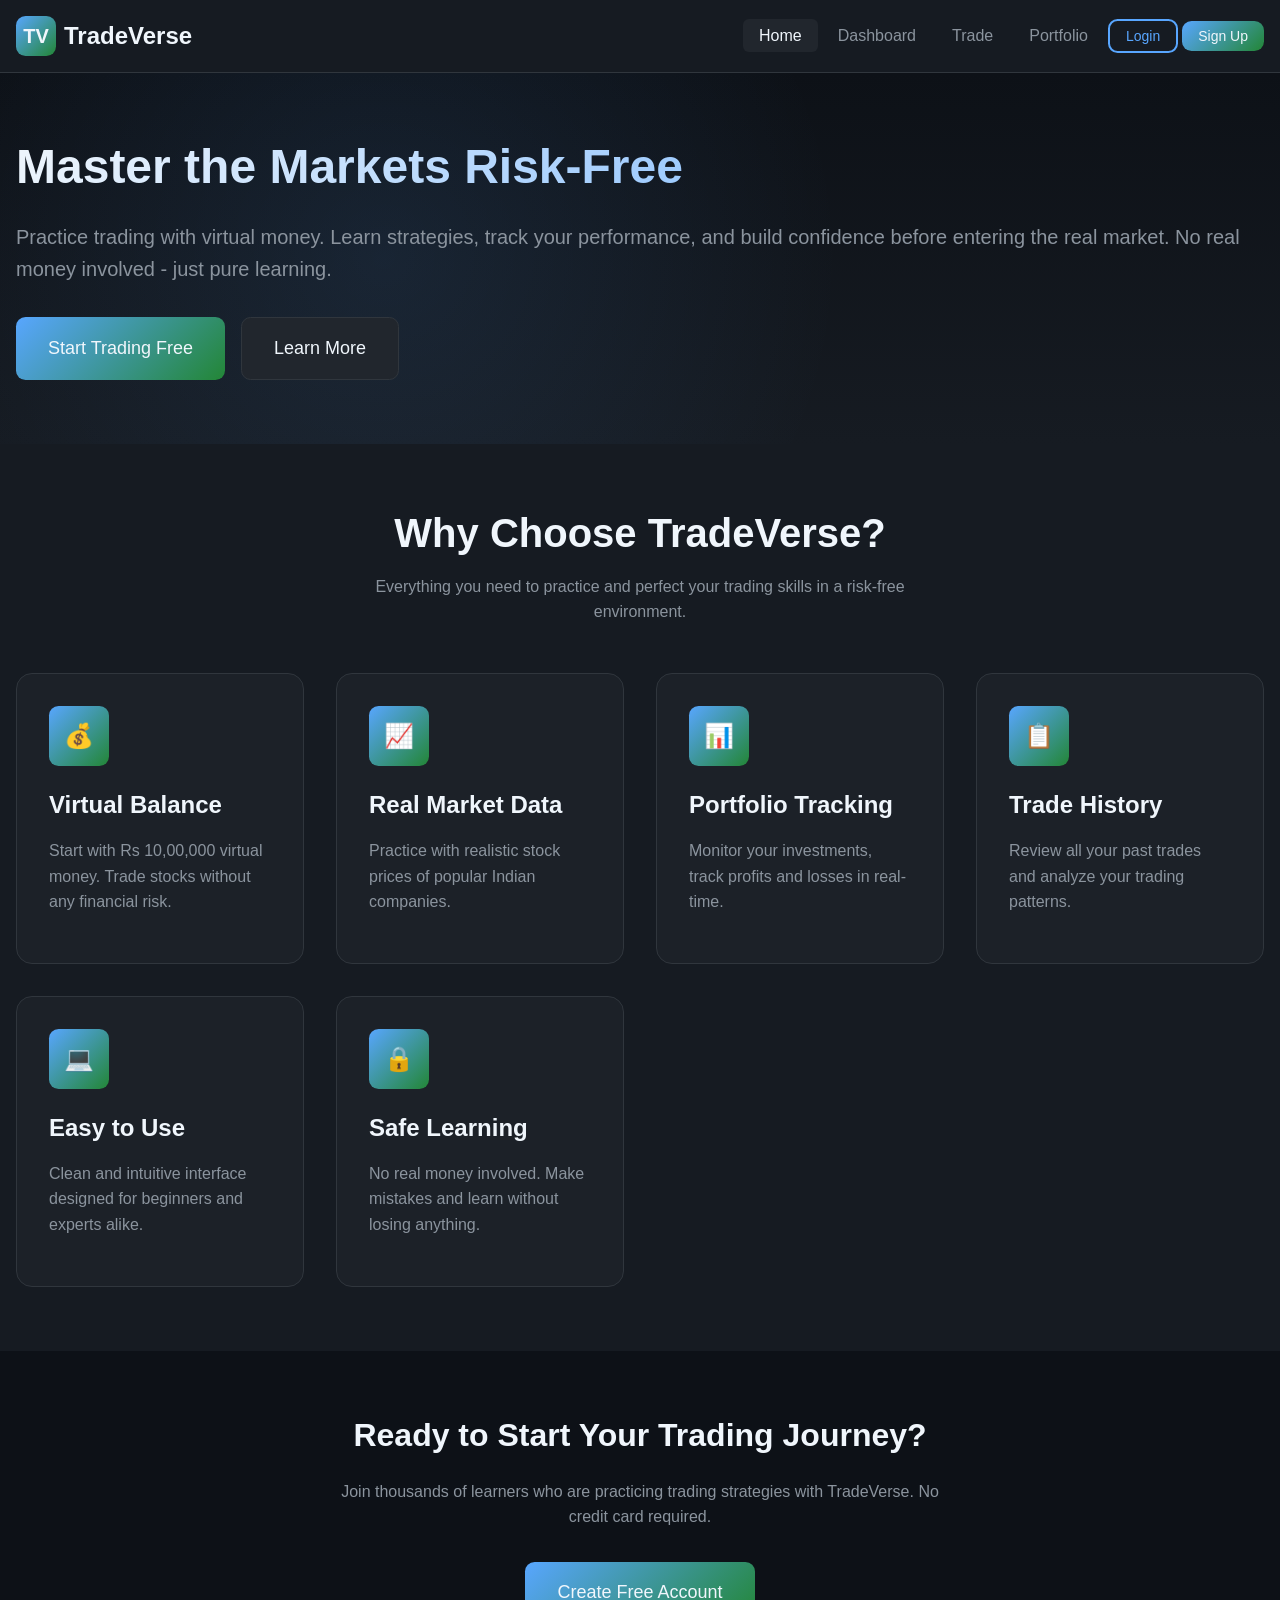
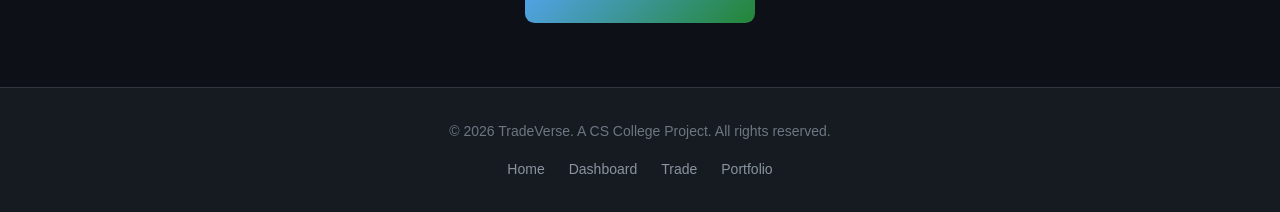
==== commit 5968c63c: "Logo update" ====
--- a/index.html
+++ b/index.html
@@ -9,11 +9,11 @@
     <link rel="stylesheet" href="style.css">
 </head>
 <body>
-    <!-- Navigation Bar -->
+    <!-- navigation bar -->
     <nav class="navbar">
         <div class="container">
             <a href="index.html" class="navbar-brand">
-                <div class="logo-icon">TN</div>
+                <div class="logo-icon">TV</div>
                 <span>TradeVerse</span>
             </a>
             <button class="navbar-toggle" id="navbarToggle" aria-label="Toggle navigation">
@@ -32,7 +32,7 @@
         </div>
     </nav>
 
-    <!-- Hero Section -->
+    <!-- hero -->
     <section class="hero">
         <div class="container">
             <div class="hero-content fade-in">
@@ -46,7 +46,7 @@
         </div>
     </section>
 
-    <!-- Features Section -->
+    <!-- features -->
     <section class="features" id="features">
         <div class="container">
             <div class="section-header">
@@ -88,7 +88,7 @@
         </div>
     </section>
 
-    <!-- CTA Section -->
+    <!-- container -->
     <section style="padding: var(--space-3xl) 0; background-color: var(--primary-bg);">
         <div class="container text-center">
             <h2>Ready to Start Your Trading Journey?</h2>
@@ -97,7 +97,7 @@
         </div>
     </section>
 
-    <!-- Footer -->
+    <!-- footer -->
     <footer class="footer">
         <div class="container">
             <div class="footer-content">
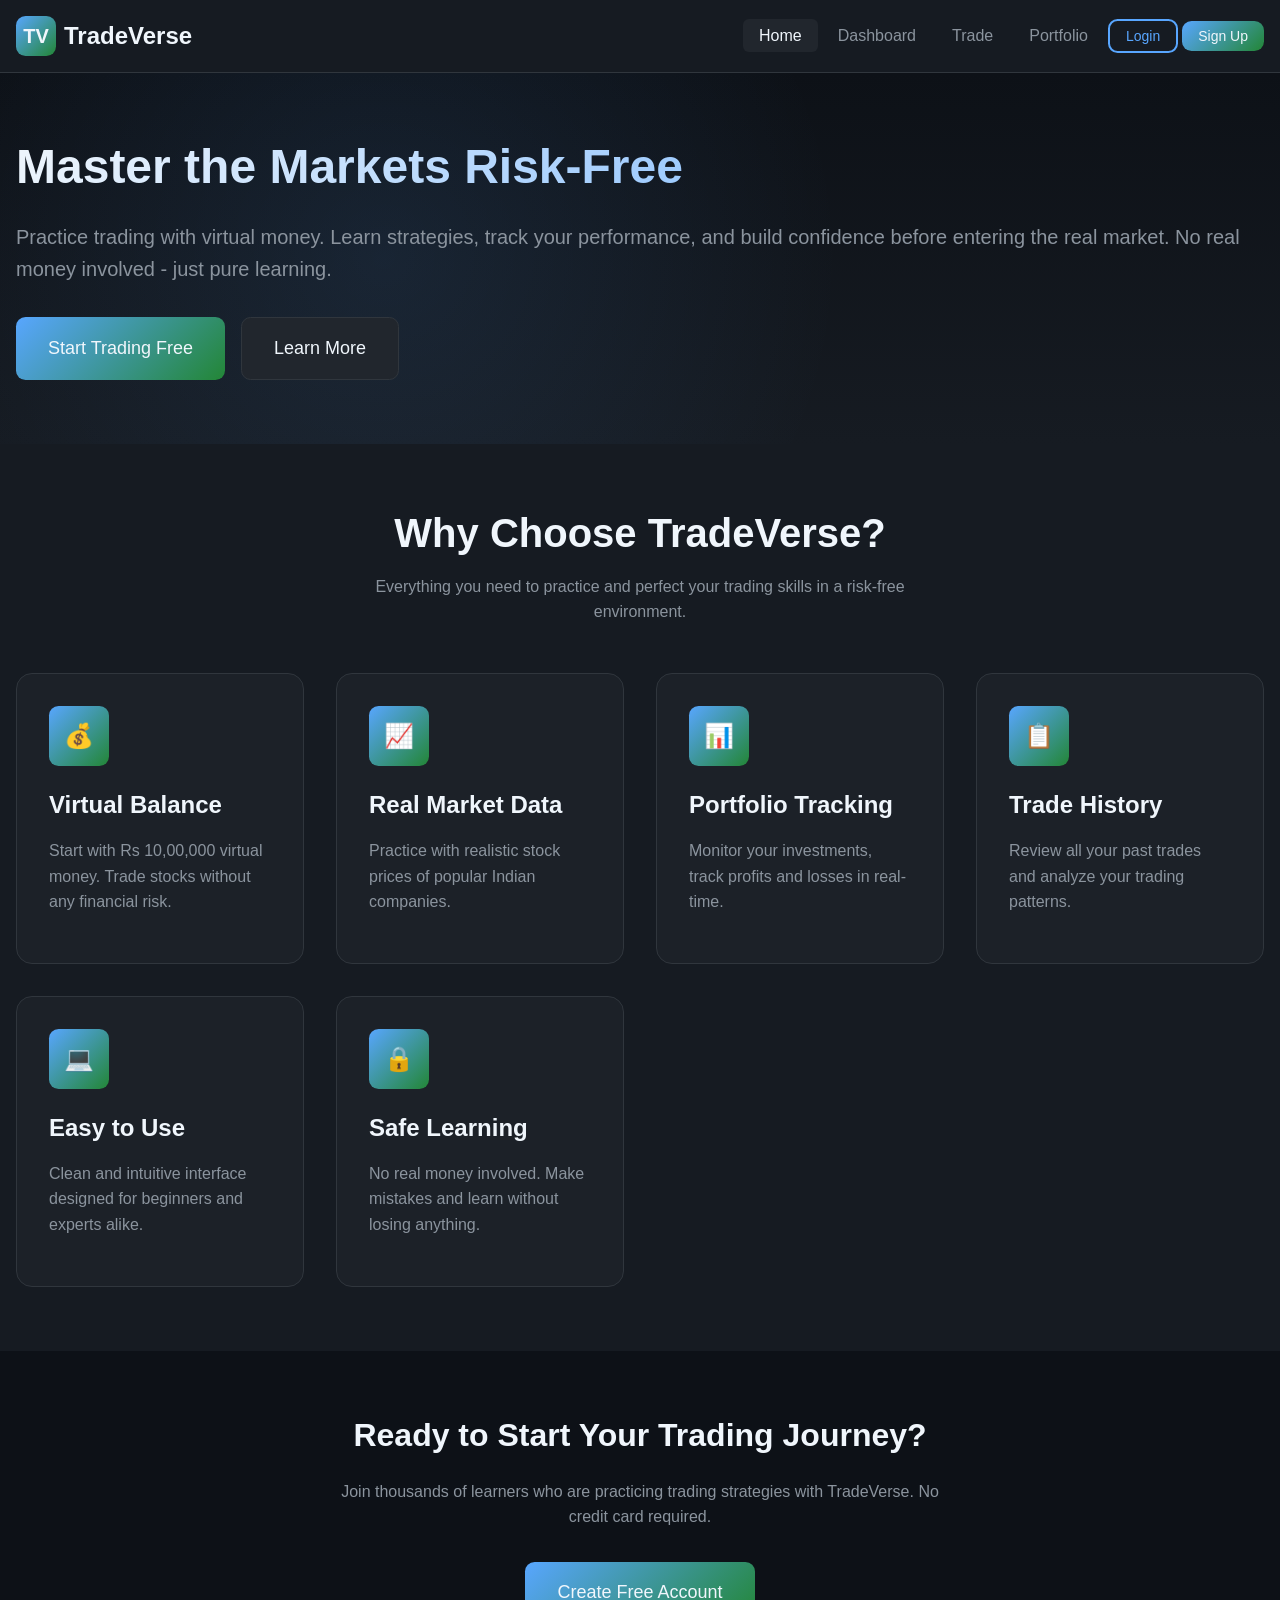
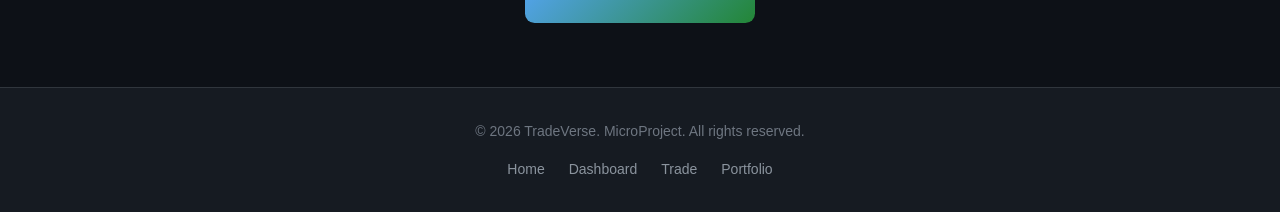
==== commit 2d1302c9: "footer update" ====
--- a/index.html
+++ b/index.html
@@ -102,7 +102,7 @@
         <div class="container">
             <div class="footer-content">
                 <div class="copyright">
-                    &#169; 2026 TradeVerse. A CS College Project. All rights reserved.
+                    &#169; 2026 TradeVerse. MicroProject. All rights reserved.
                 </div>
                 <div class="footer-links">
                     <a href="index.html" class="footer-link">Home</a>
